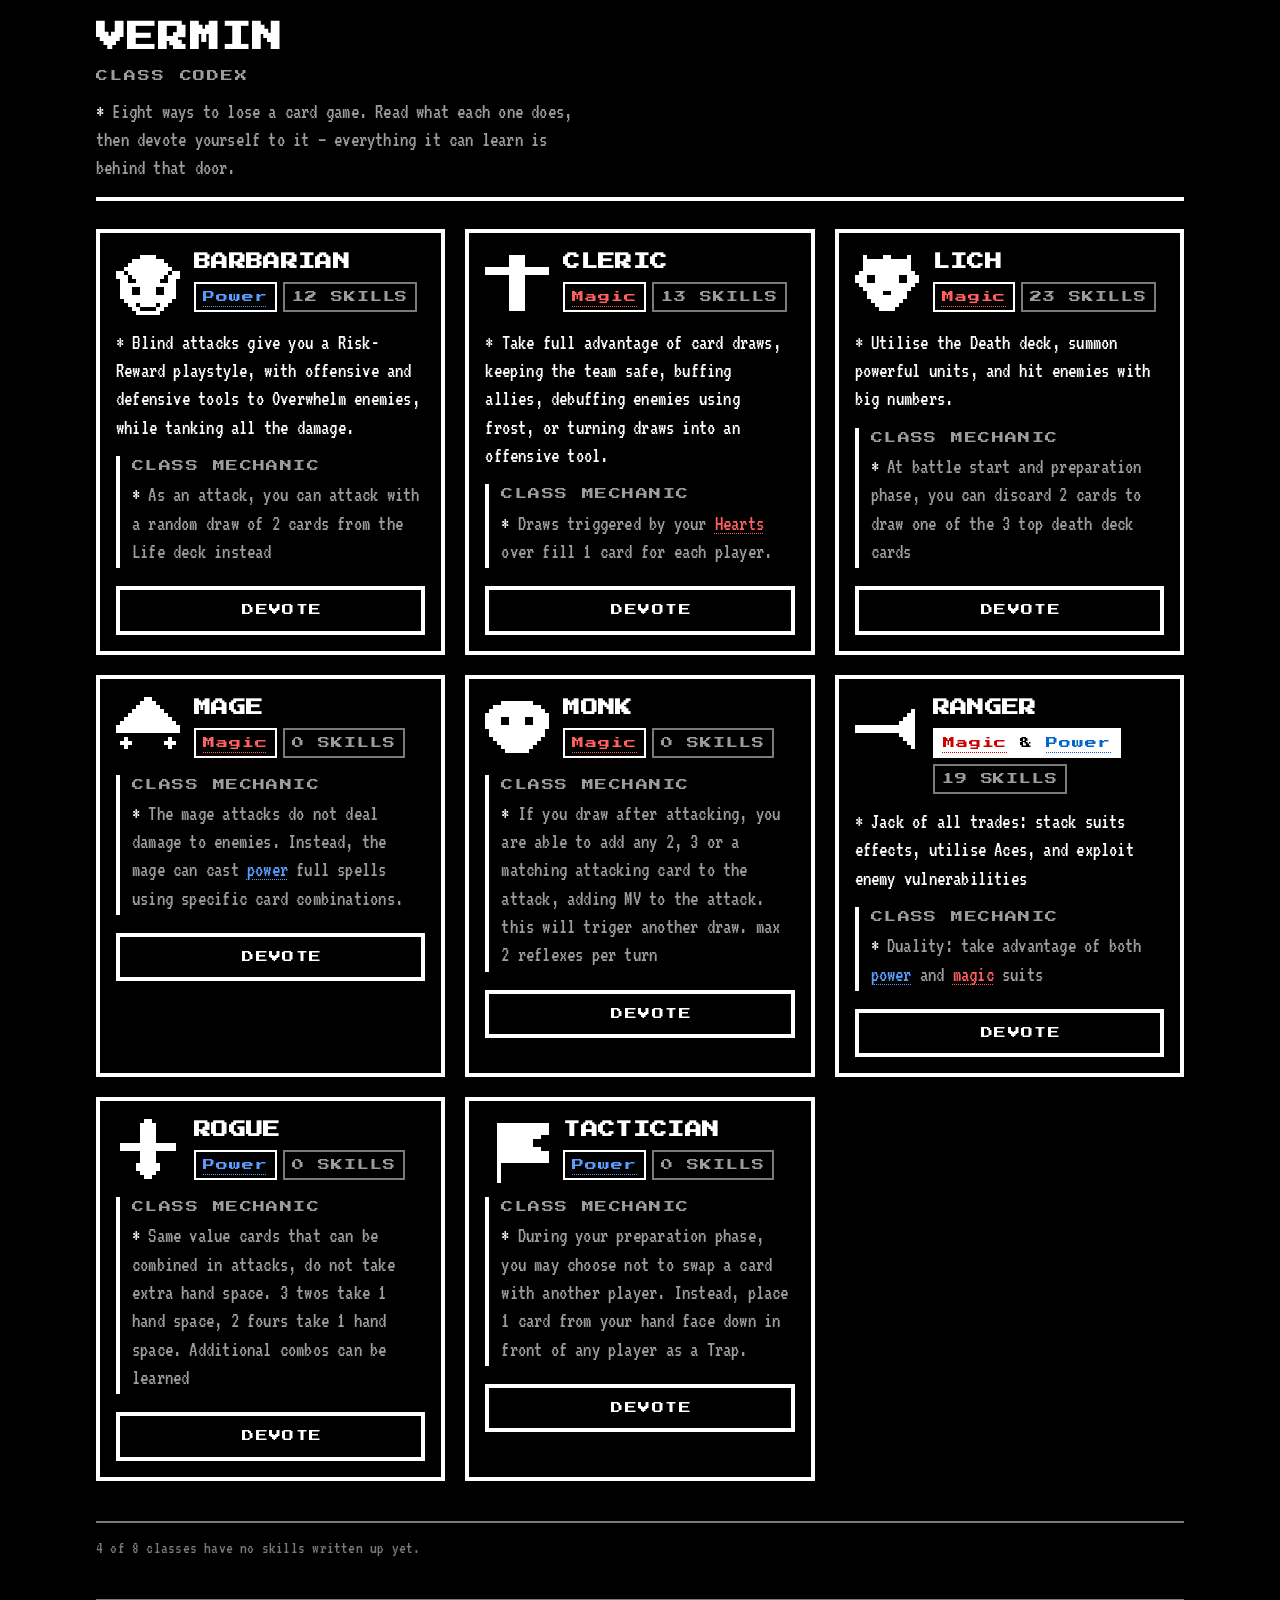
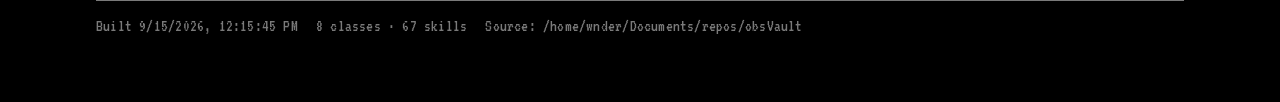
==== index.html @ de6a87f3 "first commit" ====
<!DOCTYPE html>
<html lang="en">
<head>
<meta charset="utf-8">
<meta name="viewport" content="width=device-width, initial-scale=1, viewport-fit=cover">
<meta name="color-scheme" content="dark">
<title>Vermin — Class Codex</title>
<meta name="description" content="Classes and skills for Vermin, read straight out of the vault.">
<link rel="icon" href="favicon.svg" type="image/svg+xml">
<link rel="preconnect" href="https://fonts.googleapis.com">
<link rel="preconnect" href="https://fonts.gstatic.com" crossorigin>
<link rel="stylesheet" href="https://fonts.googleapis.com/css2?family=Press+Start+2P&amp;family=VT323&amp;display=swap">
<link rel="stylesheet" href="style.css">
</head>
<body>

<header class="masthead">
  <h1>Vermin</h1>
  <span class="sub">Class Codex</span>
  <p class="blurb star">Eight ways to lose a card game. Read what each one does, then devote yourself to it — everything it can learn is behind that door.</p>
</header>

<main class="grid" id="classes"></main>

<p class="foot"><span id="note"></span></p>

<footer class="foot" id="stamp"></footer>

<script src="data.js"></script>
<script src="sprites.js"></script>
<script src="app.js"></script>
</body>
</html>
---- style.css ----
/* Vermin class codex — white on black, Undertale/Deltarune UI discipline.
   Rules of the house: square corners, 3-4px white borders, no shadows,
   no gradients, and a full colour inversion when something is selected. */

:root {
  --bg: #000;
  --fg: #fff;
  --dim: #9c9c9c;
  --faint: #7a7a7a; /* 4.9:1 on black — the darkest grey that still passes AA */
  --soul: #ff2d2d;

  --pixel: 'Press Start 2P', ui-monospace, 'Courier New', monospace;
  --prose: 'VT323', ui-monospace, 'Courier New', monospace;

  --line: 4px;
  --gap: 16px;

  /* Keyword colours. A note in Rules/Keywords picks one by name, so this list
     is the other half of KW_COLORS in build.mjs — add to both or the build
     warns. Every one clears WCAG AA on black; raw #0000ff is only 2.4:1 and
     would be unreadable, hence the lighter blue. */
  --kw-red: #ff5f5f;
  --kw-blue: #5b9dff;
  --kw-gold: #ffd23f;
  --kw-green: #4ade80;
  --kw-purple: #c084fc;
  --kw-grey: #b8b8b8;
}

* {
  box-sizing: border-box;
}

html {
  background: var(--bg);
  -webkit-text-size-adjust: 100%;
}

body {
  margin: 0 auto;
  padding: 20px 16px 64px;
  max-width: 1120px;
  background: var(--bg);
  color: var(--fg);
  font-family: var(--prose);
  font-size: 21px;
  line-height: 1.35;
  letter-spacing: 0.01em;
}

/* Undertale narration bullet — used for the flavour copy. */
.star::before {
  content: '* ';
  color: var(--fg);
}

a {
  color: inherit;
}

/* --- masthead ------------------------------------------------------------ */

.masthead {
  border-bottom: var(--line) solid var(--fg);
  padding-bottom: 14px;
  margin-bottom: 28px;
}

.masthead h1 {
  font-family: var(--pixel);
  font-size: 30px;
  line-height: 1.25;
  margin: 0;
  letter-spacing: 0.04em;
  text-transform: uppercase;
}

.masthead .sub {
  display: block;
  margin-top: 10px;
  font-family: var(--pixel);
  font-size: 12px;
  letter-spacing: 0.16em;
  color: var(--dim);
  text-transform: uppercase;
}

.masthead .blurb {
  margin: 14px 0 0;
  color: var(--dim);
  max-width: 62ch;
}

/* --- class grid ---------------------------------------------------------- */

.grid {
  display: grid;
  grid-template-columns: 1fr;
  gap: 20px;
}

@media (min-width: 720px) {
  .grid {
    grid-template-columns: repeat(auto-fill, minmax(330px, 1fr));
  }
}

.card {
  border: var(--line) solid var(--fg);
  padding: 18px 16px 16px;
  display: flex;
  flex-direction: column;
  gap: 14px;
  background: var(--bg);
}

.card__head {
  display: flex;
  gap: 14px;
  align-items: flex-start;
}

.card__id {
  min-width: 0;
}

.card__name {
  font-family: var(--pixel);
  font-size: 17px;
  line-height: 1.3;
  margin: 0 0 9px;
  text-transform: uppercase;
  letter-spacing: 0.02em;
  word-break: break-word;
}

/* --- pixel sprites ------------------------------------------------------- */

.sprite {
  width: 64px;
  height: 64px;
  flex: none;
  fill: currentColor;
  color: var(--fg);
}

.hero .sprite {
  width: 104px;
  height: 104px;
}

img.sprite {
  image-rendering: pixelated;
  object-fit: contain;
}

/* --- affiliation badges -------------------------------------------------- */
/* Outlined, with the word itself coloured by the keyword machinery below.
   Magic and Power are keywords, so "==Magic==" lights up red on its own. */

.badge {
  display: inline-block;
  font-family: var(--pixel);
  font-size: 12px;
  letter-spacing: 0.08em;
  text-transform: uppercase;
  padding: 5px 7px;
  border: 2px solid var(--fg);
  /* Not nowrap. Beside a 64px sprite the card head leaves this only ~170px on
     a 320px screen, and the pixel font is square — "Magic & Power" would set a
     min-content width wider than the whole card. It breaks to two lines. */
  max-width: 100%;
  overflow-wrap: break-word;
}

/* Magic/Power take their colour from the `.kw` span inside, not from here —
   inverting the badge would put blue text on a white field and sink it below
   AA. The combined "Magic & Power" badge inverts, which is the one case where
   no single colour can win. */
.badge--both {
  background: var(--fg);
  color: var(--bg);
  border-style: double;
  border-width: 6px;
  padding: 1px 4px;
}

.badge--count {
  border-color: var(--faint);
  color: var(--dim);
}

.card__badges {
  display: flex;
  flex-wrap: wrap;
  gap: 6px;
}

/* --- play style + mechanic ----------------------------------------------- */

.playstyle {
  margin: 0;
  color: var(--fg);
}

.mechanic {
  border-left: var(--line) solid var(--fg);
  padding: 2px 0 2px 12px;
}

.mechanic__label {
  display: block;
  font-family: var(--pixel);
  font-size: 12px;
  letter-spacing: 0.12em;
  color: var(--dim);
  text-transform: uppercase;
  margin-bottom: 7px;
}

.mechanic p {
  margin: 0;
  color: var(--dim);
}

/* --- ratings ------------------------------------------------------------- */

/* One criterion per line, always. The criterion names are long ("Turn Economy
   & Action Economy") and two columns inside a 350px card clips them. */
.ratings {
  display: grid;
  grid-template-columns: 1fr;
  gap: 4px;
  margin-top: auto;
}

.rating {
  display: flex;
  align-items: center;
  justify-content: space-between;
  gap: 10px;
  font-size: 18px;
  color: var(--dim);
  min-width: 0; /* without this the nowrap label forces the grid wider than the card */
}

/* Wrap rather than ellipsize: a half-shown criterion name is worse than a
   second line. */
.rating__label {
  min-width: 0;
  overflow-wrap: break-word;
}

.rating__pips {
  flex: none;
  display: flex;
  gap: 2px;
}

/* A pip is lit or dark — same chunky pixel as the sprites. */
.pip {
  width: 7px;
  height: 12px;
  border: 1px solid var(--faint);
}

.pip--on {
  background: var(--fg);
  border-color: var(--fg);
}

/* --- buttons ------------------------------------------------------------- */
/* Deltarune select box: the entire element flips to white when chosen. */

.btn {
  display: flex;
  align-items: center;
  justify-content: center;
  gap: 10px;
  min-height: 48px;
  padding: 12px 18px;
  border: var(--line) solid var(--fg);
  background: var(--bg);
  color: var(--fg);
  font-family: var(--pixel);
  font-size: 12px;
  letter-spacing: 0.12em;
  text-transform: uppercase;
  text-decoration: none;
  cursor: pointer;
  -webkit-tap-highlight-color: transparent;
}

.btn:hover,
.btn:focus-visible,
.btn.is-active {
  background: var(--fg);
  color: var(--bg);
  outline: none;
}

/* The SOUL appears on the option you are pointing at. */
.btn .soul {
  color: var(--soul);
  opacity: 0;
}

.btn:hover .soul,
.btn:focus-visible .soul,
.btn.is-active .soul {
  opacity: 1;
}

.btn--devote {
  margin-top: 4px;
  width: 100%;
}

/* --- class detail page --------------------------------------------------- */

.back {
  display: inline-flex;
  align-items: center;
  min-height: 44px;
  font-family: var(--pixel);
  font-size: 12px;
  letter-spacing: 0.12em;
  text-decoration: none;
  padding: 0 4px;
  margin-bottom: 18px;
}

.back:hover,
.back:focus-visible {
  background: var(--fg);
  color: var(--bg);
  outline: none;
}

.hero {
  display: flex;
  flex-direction: column;
  gap: 16px;
  border: var(--line) solid var(--fg);
  padding: 20px 18px;
  margin-bottom: 24px;
}

@media (min-width: 640px) {
  .hero {
    flex-direction: row;
    align-items: flex-start;
    gap: 24px;
  }
}

.hero__body {
  min-width: 0;
  flex: 1;
}

.hero__name {
  font-family: var(--pixel);
  font-size: 24px;
  line-height: 1.3;
  margin: 0 0 12px;
  text-transform: uppercase;
  letter-spacing: 0.03em;
  word-break: break-word;
}

.hero .ratings {
  margin-top: 18px;
}

/* --- filters ------------------------------------------------------------- */

.filters {
  border: var(--line) solid var(--fg);
  padding: 14px;
  margin-bottom: 22px;
  display: flex;
  flex-direction: column;
  gap: 14px;
}

.filter-group {
  display: flex;
  flex-wrap: wrap;
  align-items: center;
  gap: 8px;
}

.filter-group__label {
  font-family: var(--pixel);
  font-size: 12px;
  letter-spacing: 0.12em;
  color: var(--dim);
  text-transform: uppercase;
  width: 100%;
}

/* Filter chips: 44px tall so they clear a finger. */
.chip {
  min-height: 44px;
  padding: 10px 14px;
  border: 3px solid var(--fg);
  background: var(--bg);
  color: var(--fg);
  font-family: var(--pixel);
  font-size: 12px;
  letter-spacing: 0.1em;
  text-transform: uppercase;
  cursor: pointer;
  -webkit-tap-highlight-color: transparent;
}

/* Dashed border marks the chip under the cursor; an already-pressed chip is
   inverted, so it doesn't need the hint. */
.chip:not([aria-pressed='true']):hover,
.chip:focus-visible {
  outline: none;
  border-style: dashed;
}

.chip[aria-pressed='true'] {
  background: var(--fg);
  color: var(--bg);
}

.filters__actions {
  display: flex;
  gap: 10px;
  align-items: center;
  border-top: 2px solid var(--faint);
  padding-top: 14px;
}

.filters__count {
  font-family: var(--pixel);
  font-size: 12px;
  letter-spacing: 0.1em;
  color: var(--dim);
  text-transform: uppercase;
  margin-left: auto;
}

/* --- skill tables -------------------------------------------------------- */
/* One table per tier: Skill | Tags | Effect. Trigger is parsed by the build
   but not shown. Below 640px each row folds into a stacked block. */

.skills {
  display: flex;
  flex-direction: column;
  gap: 34px;
}

.tier__head {
  display: flex;
  align-items: baseline;
  justify-content: space-between;
  gap: 12px;
  font-family: var(--pixel);
  font-size: 14px;
  letter-spacing: 0.1em;
  text-transform: uppercase;
  margin: 0 0 12px;
  padding-bottom: 8px;
  border-bottom: var(--line) solid var(--fg);
}

.tier__count {
  font-size: 12px;
  color: var(--dim);
  white-space: nowrap;
}

.skill-table {
  width: 100%;
  border-collapse: collapse;
  text-align: left;
  /* Fixed, so the colgroup widths below are obeyed rather than guessed. */
  table-layout: fixed;
}

.skill-table th {
  font-family: var(--pixel);
  font-size: 12px;
  letter-spacing: 0.1em;
  text-transform: uppercase;
  color: var(--faint);
  font-weight: normal;
  padding: 0 12px 8px 0;
  border-bottom: 2px solid var(--faint);
}

.skill-table td {
  padding: 14px 12px 14px 0;
  border-bottom: 2px solid #262626;
  vertical-align: top;
}

.skill-table tr:last-child td {
  border-bottom: 0;
}

/* Fixed layout keeps the three columns aligned down the table; the widths are
   the whole design decision. Tags get the most room because that is what you
   scan for, and they are chips rather than text. */
.col-skill { width: 30%; }
.col-tags { width: 30%; }
.col-effect { width: 40%; }

.skill__name {
  font-family: var(--pixel);
  font-size: 13px;
  line-height: 1.5;
  margin: 0;
  text-transform: uppercase;
  letter-spacing: 0.02em;
  /* Without min-width:0 a nowrap grid/flex child can push past its column. */
  min-width: 0;
  overflow-wrap: break-word;
}

.skill__src {
  display: block;
  margin-top: 6px;
  font-size: 19px;
  color: var(--faint);
  overflow-wrap: break-word;
}

.skill__tags {
  display: flex;
  flex-wrap: wrap;
  gap: 6px;
}

.skill__effect {
  margin: 0;
  color: var(--fg);
}

/* Tags are the thing you filter by, so they get chip weight — a solid border
   and the same font and size as the effect text beside them, not the dim
   hairline badge they used to be. Prose at 21px, not the pixel font: the pixel
   font is monospaced-square, so the same word at a readable pixel size is
   nearly twice as wide, and "Sacrifice" would eat the whole column. */
.tag-chip {
  display: inline-block;
  font-family: var(--prose);
  font-size: 21px;
  line-height: 1.2;
  padding: 4px 8px;
  border: 2px solid var(--fg);
  max-width: 100%;
  /* Wraps rather than bursting the cell. The chip border is the affordance
     here, so the dotted underline would just be noise. */
  overflow-wrap: break-word;
}

.tag-chip .kw {
  text-decoration: none;
}

@media (max-width: 639px) {
  /* Fold each row into a card. The header row is redundant once every cell
     carries its own label. */
  .skill-table,
  .skill-table tbody,
  .skill-table tr,
  .skill-table td {
    display: block;
    width: auto;
  }

  .skill-table thead {
    display: none;
  }

  .skill-table {
    border-top: var(--line) solid var(--fg);
  }

  .skill-table tr {
    padding: 16px 0;
    border-bottom: var(--line) solid var(--fg);
  }

  .skill-table td {
    padding: 0 0 10px;
    border-bottom: 0;
  }

  .skill-table td:last-child {
    padding-bottom: 0;
  }

  .skill-table td[data-label]::before {
    content: attr(data-label);
    display: block;
    font-family: var(--pixel);
    font-size: 12px;
    letter-spacing: 0.1em;
    text-transform: uppercase;
    color: var(--faint);
    margin-bottom: 6px;
  }
}

/* --- keywords ------------------------------------------------------------ */
/* A keyword is a term with a note in Rules/Keywords. Everywhere it appears it
   takes that note's colour and becomes a button that explains itself. */

.kw {
  /* Reset — this is a <button>, but it must read as a word, not a control. */
  font: inherit;
  letter-spacing: inherit;
  color: inherit;
  background: none;
  border: 0;
  padding: 0;
  margin: 0;
  cursor: pointer;
  text-align: inherit;
  /* The dotted underline is the only affordance saying "this is tappable".
     Non-colour, so it still reads for a colour-blind or greyscale reader. */
  text-decoration: underline dotted;
  text-underline-offset: 3px;
  text-decoration-thickness: 1px;
  -webkit-tap-highlight-color: transparent;
}

.kw--red { color: var(--kw-red); }
.kw--blue { color: var(--kw-blue); }
.kw--gold { color: var(--kw-gold); }
.kw--green { color: var(--kw-green); }
.kw--purple { color: var(--kw-purple); }
.kw--grey { color: var(--kw-grey); }

.kw:focus-visible {
  outline: 2px solid currentColor;
  outline-offset: 2px;
}

/* Open state: the word gets a wash behind it and a solid underline, so the
   popover is visibly anchored to something. */
.kw[aria-expanded='true'] {
  background: rgba(255, 255, 255, 0.16);
  text-decoration-style: solid;
}

/* On a white field (the popover, an inverted badge) the palette entries are
   too light to read. Darken just those, so a keyword inside its own
   explanation still works. */
.on-light .kw--red { color: #c00; }
.on-light .kw--blue { color: #06c; }
.on-light .kw--gold { color: #8a6100; }
.on-light .kw--green { color: #16772f; }
.on-light .kw--purple { color: #6b21a8; }
.on-light .kw--grey { color: #4a4a4a; }

/* The explanation. Inverted like a selected Deltarune menu row, which also
   means it needs no shadow to separate it from the black page. */
.pop {
  position: fixed;
  z-index: 40;
  max-width: min(360px, calc(100vw - 24px));
  background: var(--fg);
  color: var(--bg);
  border: var(--line) solid var(--fg);
  padding: 12px 14px 14px;
}

.pop[hidden] {
  display: none;
}

.pop__name {
  font-family: var(--pixel);
  font-size: 12px;
  line-height: 1.5;
  letter-spacing: 0.1em;
  text-transform: uppercase;
  margin: 0 0 8px;
  color: var(--bg); /* the keyword's own colour would be invisible on white */
}

.pop__body {
  margin: 0;
  font-size: 19px;
  line-height: 1.3;
}

/* --- empty state --------------------------------------------------------- */

.empty {
  border: var(--line) dashed var(--faint);
  padding: 34px 20px;
  text-align: center;
}

.empty h2 {
  font-family: var(--pixel);
  font-size: 12px;
  letter-spacing: 0.1em;
  margin: 0 0 14px;
  text-transform: uppercase;
  color: var(--fg);
}

.empty p {
  margin: 0 auto;
  max-width: 48ch;
  color: var(--dim);
}

/* --- footer -------------------------------------------------------------- */

.foot {
  margin-top: 40px;
  border-top: 2px solid var(--faint);
  padding-top: 14px;
  font-size: 17px;
  color: var(--faint);
  display: flex;
  flex-wrap: wrap;
  gap: 6px 18px;
}

@media (prefers-reduced-motion: reduce) {
  * {
    transition: none !important;
  }
}
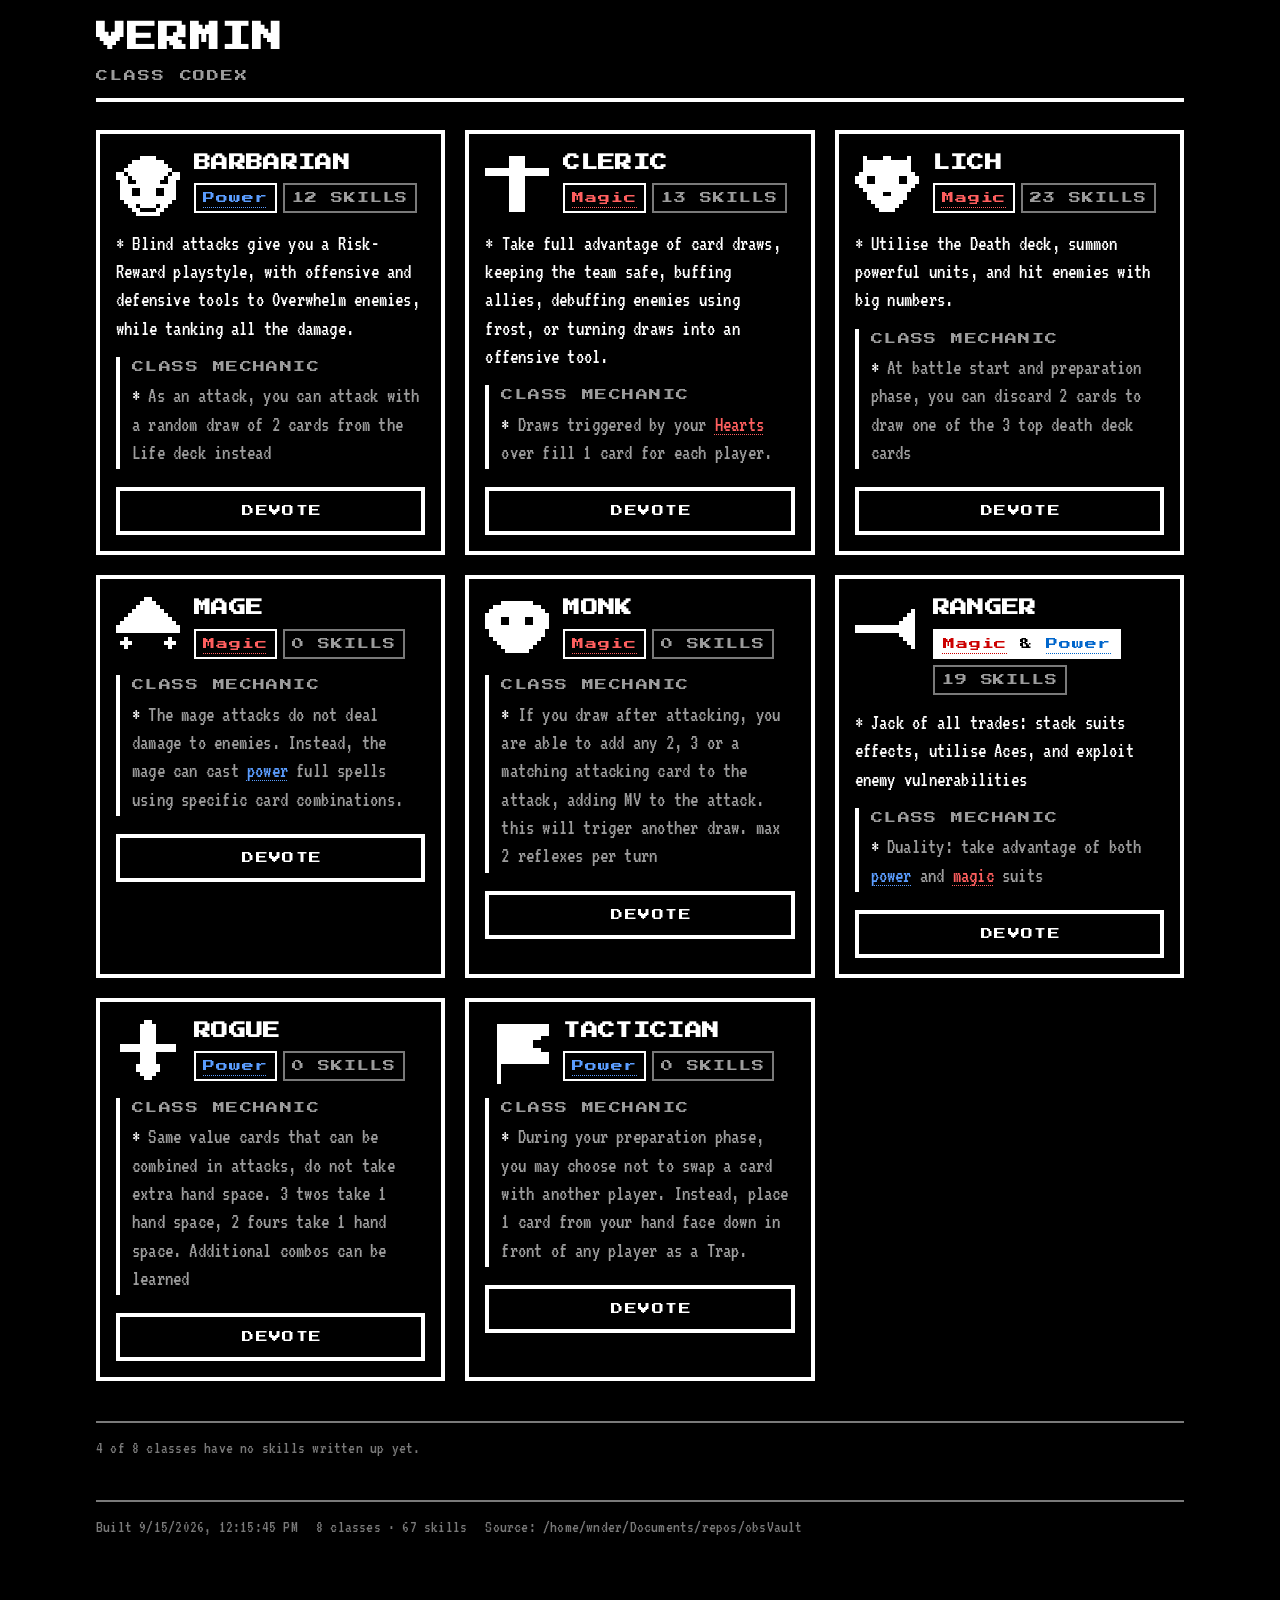
==== commit f517655e: "remove wierd writing" ====
--- a/index.html
+++ b/index.html
@@ -17,7 +17,6 @@
 <header class="masthead">
   <h1>Vermin</h1>
   <span class="sub">Class Codex</span>
-  <p class="blurb star">Eight ways to lose a card game. Read what each one does, then devote yourself to it — everything it can learn is behind that door.</p>
 </header>
 
 <main class="grid" id="classes"></main>
